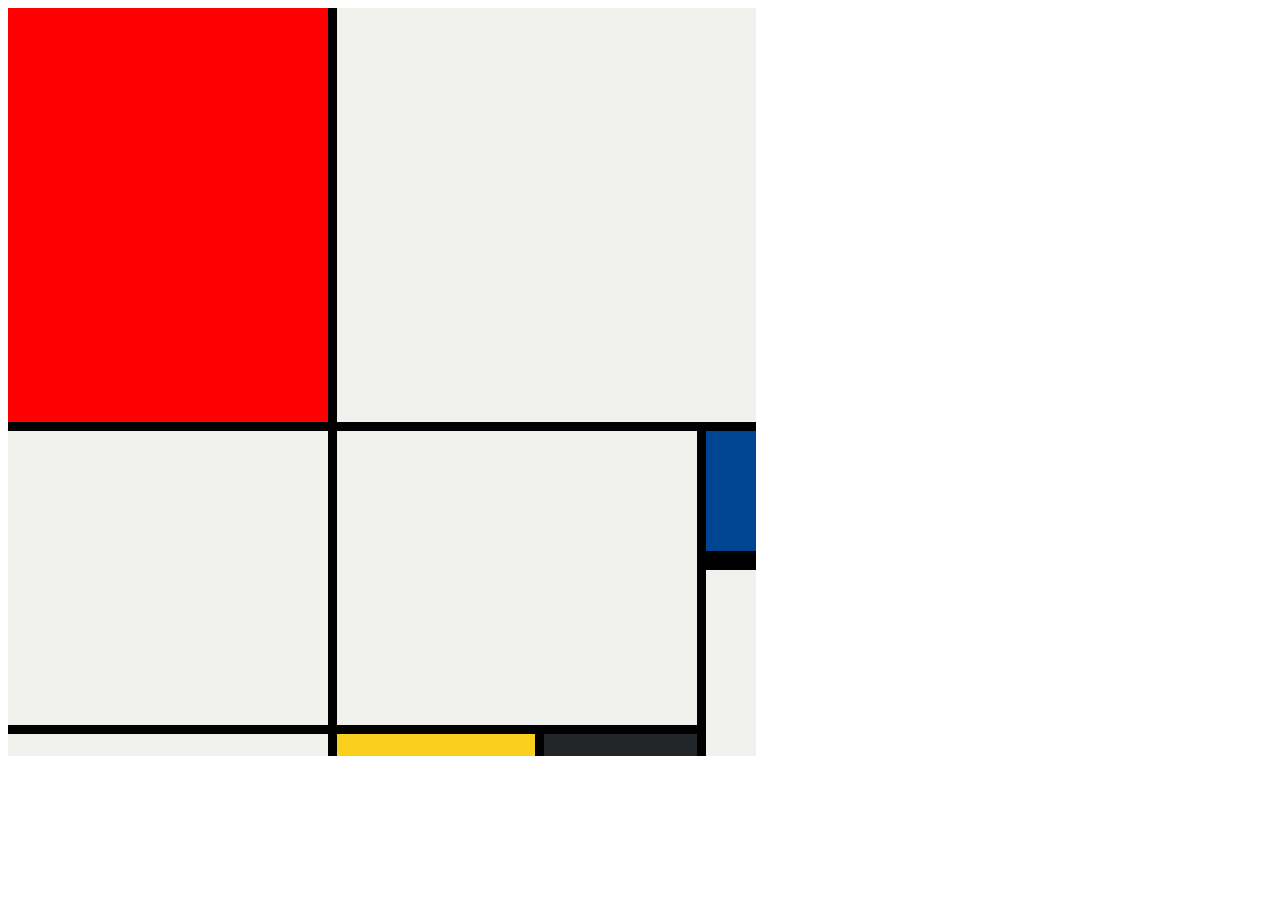
==== Files/10.3+Mondrian+Project/10.3 Mondrian Project/index.html @ 6caf9e57 "CSS GRID COMPLETE" ====
<!DOCTYPE html>
<html lang="en">

<head>
  <meta charset="UTF-8">
  <meta name="viewport" content="width=device-width, initial-scale=1.0">
  <title>Mondrian Project</title>
  <style>
    /* 
    Write your CSS here 
    Gap Colour: #000
    White: #F0F1EC
    Red: #E72F24
    Black: #232629
    Blue: #004592
    Yellow: #F9D01E

    For dimensions, see dimensions.png image.
    HINT: Remember you can't change the properties of grid lines.
    But grid lines are transparent!
    */

    .container {
      height: 748px;
      width: 748px;
      display: grid;
      gap: 9px; 
      grid-template-columns: 320px 198px 153px 50px;
      grid-template-rows: 414px 130px 155px 22px;
      background-color: black;
    }

    .red-box {
      background-color: red;
    }

    .white-box-1 {
      background-color: #F0F1EC;
      grid-column: span 3;
    }

    .white-box-2 {
      background-color: #F0F1EC;
      grid-row: span 2;
    }

    .white-box-3 {
      background-color: #F0F1EC;
      grid-column: span 2;
      grid-row: span 2;
    }

    .blue-box {
      background-color: #004592;
      border-bottom: 10px solid black;
    }

    .white-box-4 {
      background-color: #F0F1EC;
      grid-row: span 2;
    }

    .white-box-5 {
      background-color: #F0F1EC;
    }

    .yellow-box {
      background-color: #F9D01E;
    }

    .black-box {
      background-color: #232629;
    }
  </style>
</head>

<body>
  <div class = "container">
    <div class = "item red-box"></div>
    <div class = "item white-box-1"></div>
    <div class = "item white-box-2"></div>
    <div class = "item white-box-3"></div>
    <div class = "item blue-box"></div>
    <div class = "item white-box-4"></div>
    <div class = "item white-box-5"></div>  
    <div class = "item yellow-box"></div>
    <div class = "item black-box"></div>
  </div>
</body>

</html>
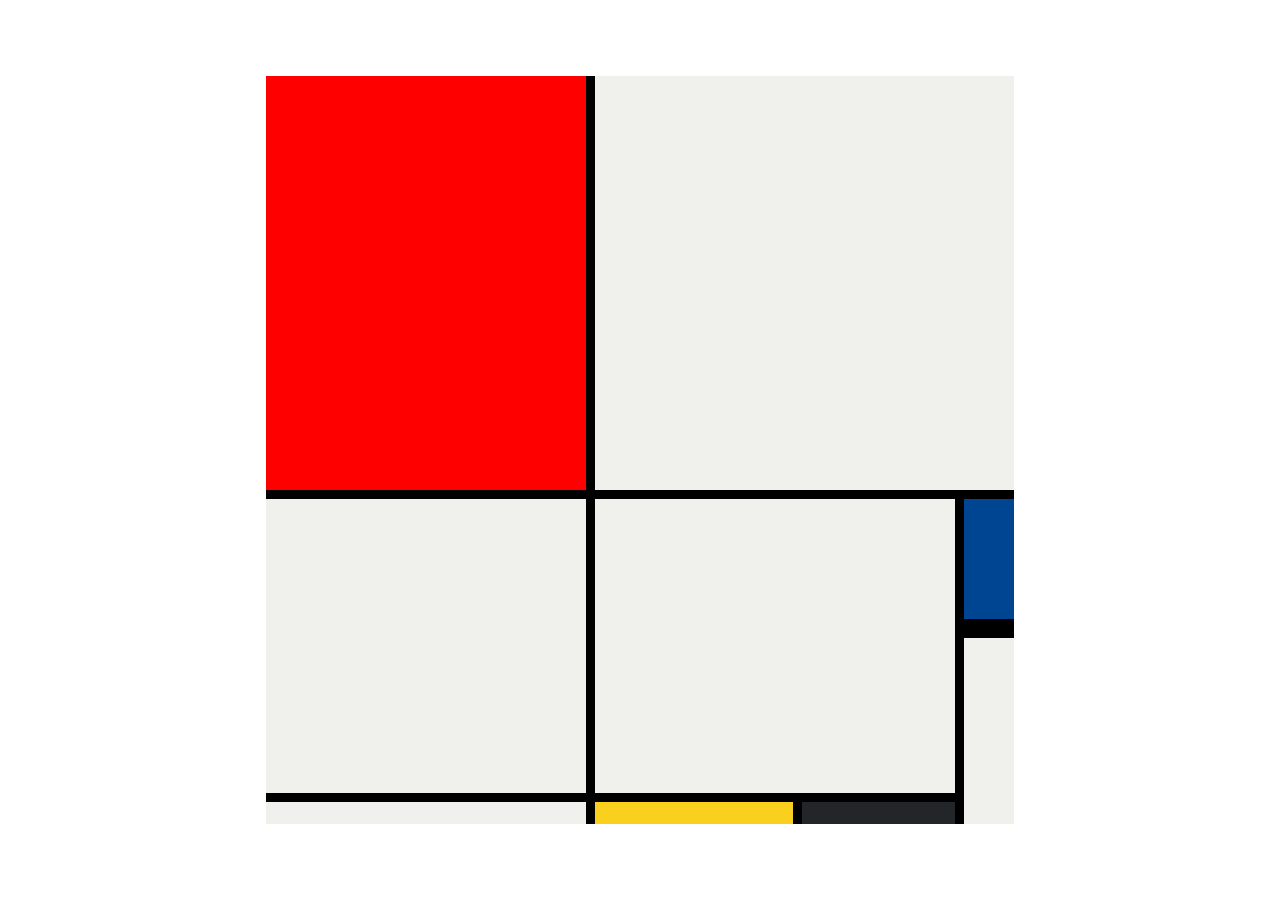
==== commit 3b646278: "Slight Changes to Mondrian project." ====
--- a/Files/10.3+Mondrian+Project/10.3 Mondrian Project/index.html
+++ b/Files/10.3+Mondrian+Project/10.3 Mondrian Project/index.html
@@ -19,6 +19,15 @@
     HINT: Remember you can't change the properties of grid lines.
     But grid lines are transparent!
     */
+
+    body{
+      display: flex;
+      justify-content: center;
+      align-items: center;
+      height: 100vh;
+      padding: 0;
+      margin: 0;
+    }
 
     .container {
       height: 748px;
